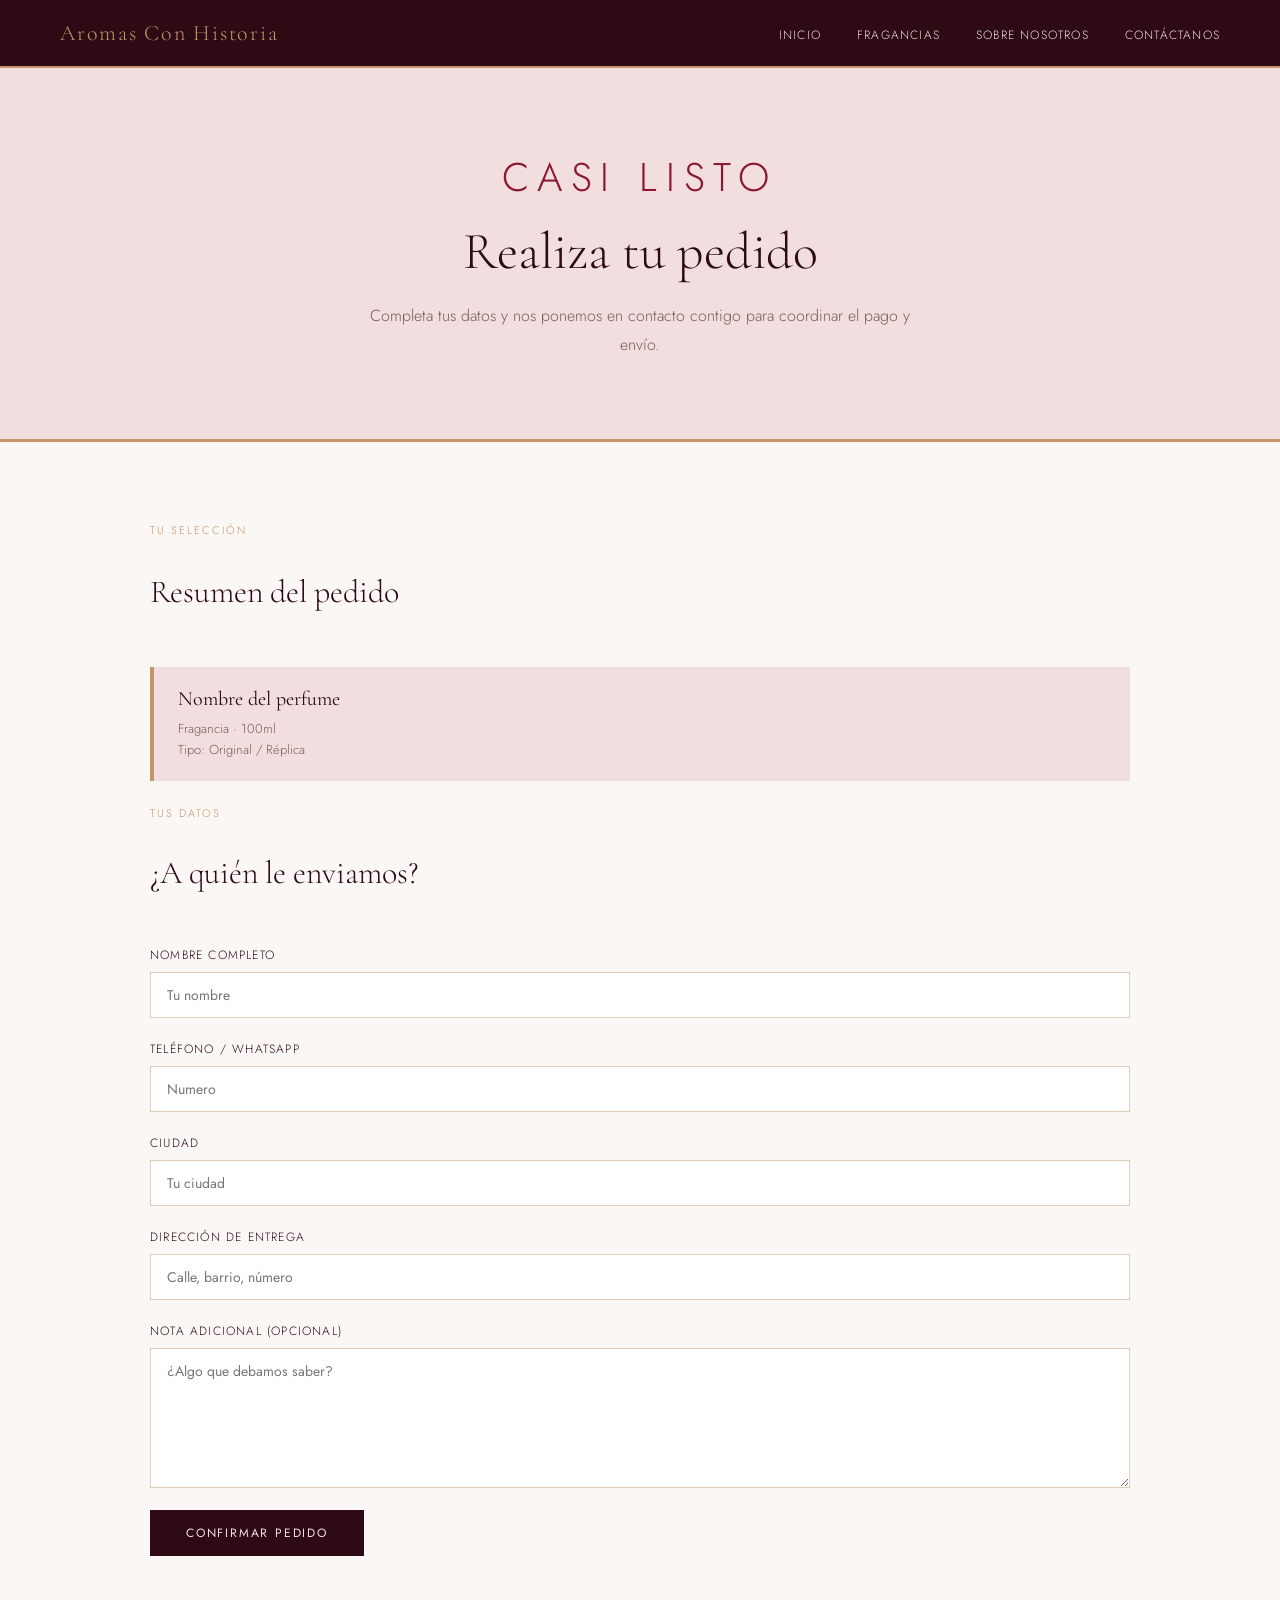
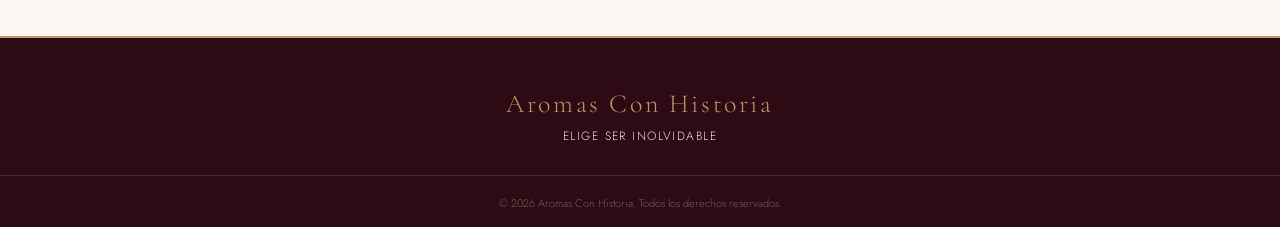
==== compra.html @ dd6909dd "pagina landing subida" ====
<!DOCTYPE html>
<html lang="es">
<head>
    <meta charset="UTF-8">
    <meta name="viewport" content="width=device-width, initial-scale=1.0">
    <title>Realizar Pedido | Aromas Con Historia</title>
    <link rel="shortcut icon" href="Imagenes/logo_icono.svg" type="image/x-icon">
    <link rel="preconnect" href="https://fonts.googleapis.com">
    <link rel="preconnect" href="https://fonts.gstatic.com" crossorigin>
    <link href="https://fonts.googleapis.com/css2?family=Cormorant+Garamond:ital,wght@0,300;0,400;0,600;1,300;1,400&family=Jost:wght@200;300;400&display=swap" rel="stylesheet">
    <link rel="stylesheet" href="CSS/style.css">
</head>
<body>

    <nav>
        <div class="nav_logo">Aromas Con Historia</div>
        <input type="checkbox" id="menu_toggle" class="menu_toggle">
        <label for="menu_toggle" class="hamburguesa"><img src="Imagenes/list.svg" alt="menu"></label>
        <ul class="nav_links">
            <li><a href="index.html">Inicio</a></li>
            <li><a href="index.html#coleccion">Fragancias</a></li>
            <li><a href="nosotros.html">Sobre Nosotros</a></li>
            <li><a href="contactanos.html">Contáctanos</a></li>
        </ul>
    </nav>

    <section class="con_hero">
        <p class="nos_tag">Casi listo</p>
        <h1 class="nos_titulo">Realiza tu pedido</h1>
        <p class="nos_subtitulo">Completa tus datos y nos ponemos en contacto contigo para coordinar el pago y envío.</p>
    </section>

    <section class="compra_contenido">
        <div class="compra_resumen">
            <p class="con_seccion_tag">Tu selección</p>
            <h2 class="con_seccion_titulo">Resumen del pedido</h2>

            <div class="compra_producto">
                <div class="compra_producto_info">
                    <h3 class="compra_producto_nombre">Nombre del perfume</h3>
                    <p class="compra_producto_det">Fragancia · 100ml</p>
                    <p class="compra_producto_det">Tipo: Original / Réplica</p>
                </div>
            </div>

        <div class="compra_form">
            <p class="con_seccion_tag">Tus datos</p>
            <h2 class="con_seccion_titulo">¿A quién le enviamos?</h2>

            <div class="con_campo">
                <label class="con_label">Nombre completo</label>
                <input class="con_input" type="text" placeholder="Tu nombre">
            </div>

            <div class="con_campo">
                <label class="con_label">Teléfono / WhatsApp</label>
                <input class="con_input" type="tel" placeholder="Numero">
            </div>

            <div class="con_campo">
                <label class="con_label">Ciudad</label>
                <input class="con_input" type="text" placeholder="Tu ciudad">
            </div>

            <div class="con_campo">
                <label class="con_label">Dirección de entrega</label>
                <input class="con_input" type="text" placeholder="Calle, barrio, número">
            </div>

            <div class="con_campo">
                <label class="con_label">Nota adicional (opcional)</label>
                <textarea class="con_textarea" placeholder="¿Algo que debamos saber?"></textarea>
            </div>

            <button class="con_enviar">Confirmar pedido</button>
        </div>

    </section>

    <footer class="brand">
        <span class="footer_logo">Aromas Con Historia</span>
        <p>Elige ser inolvidable</p>
    </footer>
    <div class="footer_bottom">
        <span>© 2026 Aromas Con Historia. Todos los derechos reservados.</span>
    </div>

</body>
</html>
---- CSS/style.css ----
/* variables */
:root {
  --fondo: #faf7f4;
  --dorado: #c4956a;
  --texto: #1a0a0a;
  --gris: #7a5a5a;
  --oscuro: #2d0a14;
  --rojo: #8b1a2e;
  --crema: #f2dede;
  --crema-oscura: #e0cdb8;
}

* {
  margin: 0;
  padding: 0;
  box-sizing: border-box;
}

body {
  background-color: var(--fondo);
  color: var(--texto);
  font-family: 'Jost', sans-serif;
  font-size: 16px;
  font-weight: 300;
}

/*Nav */
nav {
  padding: 20px 60px;
  background-color: var(--oscuro);
  display: flex;
  justify-content: space-between;
  align-items: center;
  border-bottom: 2px solid var(--dorado);
  position: sticky;
  top: 0;
  z-index: 100;
}

.nav_logo {
  color: var(--dorado);
  font-family: 'Cormorant Garamond', serif;
  font-size: 22px;
  letter-spacing: 0.08em;
}

.nav_links {
  list-style: none;
  display: flex;
  gap: 36px;
}

.nav_links a {
  color: var(--crema);
  text-decoration: none;
  font-size: 12px;
  letter-spacing: 0.1em;
  text-transform: uppercase;
}

.nav_links a:hover {
  color: var(--dorado);
}

/*Footer */
.brand {
  padding: 50px 60px 30px;
  background-color: var(--oscuro);
  border-top: 2px solid var(--dorado);
  text-align: center;
}

.footer_logo {
  display: block;
  font-family: 'Cormorant Garamond', serif;
  color: var(--dorado);
  font-size: 26px;
  font-weight: 300;
  letter-spacing: 0.1em;
  margin-bottom: 8px;
}

.brand p {
  color: var(--crema);
  font-size: 12px;
  letter-spacing: 0.12em;
  text-transform: uppercase;
}

.footer_bottom {
  padding: 14px 60px;
  background-color: var(--oscuro);
  border-top: 1px solid rgba(196, 149, 106, 0.2);
  text-align: center;
}

.footer_bottom span {
  color: var(--gris);
  font-size: 11px;
}

/*Index.html */
.columnas {
  display: flex;
  background-color: var(--crema);
  border-bottom: 3px solid var(--dorado);
  height: 90vh;
}

.columna_izquierda {
  width: 45%;
  padding: 60px;
  display: flex;
  flex-direction: column;
  justify-content: center;
  gap: 28px;
}

.titulo_columna {
  font-family: 'Cormorant Garamond', serif;
  font-size: 68px;
  font-weight: 300;
  line-height: 1.05;
  color: var(--oscuro);
}

.columna_par {
  color: var(--gris);
  line-height: 1.85;
  max-width: 420px;
  font-size: 15px;
}

.explorar_c a {
  display: inline-block;
  background-color: var(--oscuro);
  color: var(--crema);
  padding: 14px 36px;
  text-decoration: none;
  font-size: 12px;
  letter-spacing: 0.15em;
  text-transform: uppercase;
  border: 2px solid var(--oscuro);
}

.explorar_c a:hover {
  background-color: transparent;
  color: var(--oscuro);
}

.columna_derecha {
  width: 55%;
  overflow: hidden;
  padding: 30px 30px 30px 0;
}

.columna_derecha img {
  width: 100%;
  height: 100%;
  object-fit: cover;
  object-position: center top;
  display: block;
  border-radius: 12px;
  box-shadow: 0 8px 32px rgba(28, 10, 8, 0.2);
}

.frase {
  padding: 90px 60px;
  background-color: var(--rojo);
  background-size: cover;
  background-position: center;
  text-align: center;
  position: relative;
}

.frase::before {
  content: '';
  position: absolute;
  top: 0;
  left: 0;
  right: 0;
  bottom: 0;
  background-color: rgba(45, 10, 20, 0.72);
}

.frase_quote,
.frase_autor {
  position: relative;
  z-index: 1;
}

.frase_quote {
  font-family: 'Cormorant Garamond', serif;
  color: white;
  font-size: 36px;
  font-weight: 300;
  font-style: italic;
  margin-bottom: 20px;
  line-height: 1.5;
  max-width: 700px;
  margin-left: auto;
  margin-right: auto;
}

.frase_autor {
  color: var(--crema);
  font-size: 13px;
  letter-spacing: 0.12em;
  text-transform: uppercase;
}

.coleccion {
  padding: 80px 60px;
  background-color: var(--oscuro);
}

.titulo_coleccion {
  font-family: 'Cormorant Garamond', serif;
  color: var(--dorado);
  font-size: 46px;
  font-weight: 300;
  margin-bottom: 6px;
  padding-bottom: 14px;
  border-bottom: 1px solid var(--dorado);
  text-align: center;
}

.link_coleccion {
  color: var(--crema);
  font-size: 12px;
  display: inline-block;
  margin-bottom: 40px;
  margin-top: 10px;
  letter-spacing: 0.08em;
  text-decoration: none;
  text-transform: uppercase;
}

.link_coleccion:hover {
  color: var(--dorado);
}

.productos_wrapper {
  display: grid;
  grid-template-columns: repeat(3, 1fr);
  gap: 24px;
}

.producto_card {
  background-color: var(--crema);
  border-left: 4px solid var(--dorado);
  display: flex;
  flex-direction: column;
  height: 100%;
}

.producto_img {
  height: 420px;
  overflow: hidden;
}

.producto_img img {
  width: 100%;
  height: 100%;
  object-fit: cover;
}

.producto_nombre {
  font-family: 'Cormorant Garamond', serif;
  color: var(--oscuro);
  font-size: 22px;
  font-weight: 400;
  padding: 18px 18px 6px;
}

.producto_des {
  color: var(--gris);
  font-size: 13px;
  line-height: 1.6;
  padding: 0 18px 14px;
  flex: 1;
}

.producto_add,
a.producto_add {
  display: block;
  width: 100%;
  padding: 12px;
  background-color: black;
  color: var(--crema);
  border: none;
  font-size: 12px;
  letter-spacing: 0.12em;
  text-transform: uppercase;
  cursor: pointer;
  text-align: center;
  text-decoration: none;
  font-family: 'Jost', sans-serif;
}

.producto_add:hover {
  background-color: var(--rojo);
}

/* nosotros.html */
.nos_hero {
  background-color: var(--crema);
  padding: 80px 60px;
  border-bottom: 3px solid var(--dorado);
}

.nos_tag {
  font-size: 40px;
  letter-spacing: 0.22em;
  text-transform: uppercase;
  color: var(--rojo);
  margin-bottom: 16px;
  text-align: center;
}

.nos_titulo {
  font-family: 'Cormorant Garamond', serif;
  font-size: 52px;
  font-weight: 300;
  color: var(--oscuro);
  margin-bottom: 20px;
  line-height: 1.15;
}


.nos_subtitulo {
  color: var(--gris);
  font-size: 16px;
  line-height: 1.8;
  max-width: 560px;
  margin: 0 auto;
}

.nos_historia {
  padding: 70px 60px;
  background-color: var(--fondo);
  max-width: 800px;
  text-align: center;
  margin: 0 auto;
}

.nos_historia_titulo {
  font-family: 'Cormorant Garamond', serif;
  font-size: 36px;
  font-weight: 300;
  color: var(--oscuro);
  margin-bottom: 8px;
}

.nos_historia_par {
  color: var(--gris);
  line-height: 1.85;
  font-size: 15px;
}

.nos_porque {
  background-color: var(--oscuro);
  padding: 70px 60px;
  text-align: center;
}

.nos_tag_oscuro {
  font-size: 11px;
  letter-spacing: 0.22em;
  text-transform: uppercase;
  color: var(--dorado);
  margin-bottom: 14px;
}

.nos_porque_titulo {
  font-family: 'Cormorant Garamond', serif;
  font-size: 36px;
  font-weight: 300;
  color: var(--crema);
  margin-bottom: 48px;
}

.nos_porque_grid {
  display: grid;
  grid-template-columns: repeat(3, 1fr);
  gap: 24px;
}

.nos_porque_card {
  background-color: var(--crema);
  padding: 32px 24px;
  border-left: 4px solid var(--dorado);
  text-align: left;
}

.nos_porque_card_titulo {
  font-family: 'Cormorant Garamond', serif;
  font-size: 20px;
  color: var(--oscuro);
  margin-bottom: 10px;
}

.nos_porque_card_texto {
  color: var(--gris);
  font-size: 14px;
  line-height: 1.7;
}

.nos_cta {
  background-color: var(--crema);
  padding: 80px 60px;
  text-align: center;
  border-top: 3px solid var(--dorado);
}

.nos_cta_titulo {
  font-family: 'Cormorant Garamond', serif;
  font-size: 40px;
  font-weight: 300;
  color: var(--oscuro);
  margin-bottom: 32px;
}

.nos_cta_botones {
  display: flex;
  gap: 16px;
  justify-content: center;
}

.btn_primario {
  display: inline-block;
  background-color: var(--oscuro);
  color: var(--crema);
  padding: 14px 36px;
  text-decoration: none;
  font-size: 12px;
  letter-spacing: 0.12em;
  text-transform: uppercase;
}

.btn_primario:hover {
  background-color: var(--rojo);
}

.btn_secundario {
  display: inline-block;
  background-color: transparent;
  color: var(--oscuro);
  padding: 14px 36px;
  text-decoration: none;
  font-size: 12px;
  letter-spacing: 0.12em;
  text-transform: uppercase;
  border: 2px solid var(--oscuro);
}

.btn_secundario:hover {
  background-color: var(--oscuro);
  color: var(--crema);
}

/* contactanos.html */
.con_hero {
  background-color: var(--crema);
  padding: 80px 60px;
  border-bottom: 3px solid var(--dorado);
  text-align: center;
}

.con_contenido {
  padding: 80px 60px;
  background-color: var(--fondo);
  max-width: 700px;
  margin: 0 auto;
}

.con_seccion_tag {
  font-size: 11px;
  letter-spacing: 0.18em;
  text-transform: uppercase;
  color: var(--dorado);
  margin-bottom: 10px;
}

.con_seccion_titulo {
  font-family: 'Cormorant Garamond', serif;
  font-size: 32px;
  font-weight: 300;
  color: var(--oscuro);
  margin-bottom: 32px;
}

.con_formulario {
  display: flex;
  flex-direction: column;
  gap: 22px;
}

.con_campo {
  display: flex;
  flex-direction: column;
  gap: 8px;
}

.con_label {
  font-size: 12px;
  letter-spacing: 0.1em;
  text-transform: uppercase;
  color: var(--oscuro);
}

.con_input {
  padding: 12px 16px;
  border: 1px solid var(--crema-oscura);
  background-color: white;
  font-size: 14px;
  color: var(--texto);
  font-family: 'Jost', sans-serif;
  outline: none;
}

.con_input:focus {
  border-color: var(--dorado);
}

.con_textarea {
  padding: 12px 16px;
  border: 1px solid var(--crema-oscura);
  background-color: white;
  font-size: 14px;
  color: var(--texto);
  font-family: 'Jost', sans-serif;
  height: 140px;
  resize: vertical;
  outline: none;
}

.con_textarea:focus {
  border-color: var(--dorado);
}

.con_enviar {
  background-color: var(--oscuro);
  color: var(--crema);
  padding: 14px 36px;
  border: none;
  font-size: 12px;
  letter-spacing: 0.15em;
  text-transform: uppercase;
  cursor: pointer;
  font-family: 'Jost', sans-serif;
  align-self: flex-start;
}

.con_enviar:hover {
  background-color: var(--rojo);
}

.con_info {
  padding: 60px;
  background-color: var(--oscuro);
  display: grid;
  grid-template-columns: repeat(2, 1fr);
  gap: 60px;
}

.con_horario,
.con_contacto {
  display: flex;
  flex-direction: column;
  gap: 12px;
}

.con_horario_texto {
  color: rgba(240, 230, 216, 0.7);
  font-size: 15px;
  line-height: 1.8;
}

.con_info .con_seccion_tag {
  color: var(--dorado);
}

.con_info .con_seccion_titulo {
  color: var(--crema);
  margin-bottom: 8px;
}

/*Compra.html*/

.compra_contenido {
  padding: 80px 60px;
  background-color: var(--fondo);
  max-width: 1100px;
  margin: 0 auto;
}

.compra_resumen {
  display: flex;
  flex-direction: column;
  gap: 24px;
}

.compra_producto {
  background-color: var(--crema);
  border-left: 4px solid var(--dorado);
  padding: 20px 24px;
}

.compra_producto_nombre {
  font-family: 'Cormorant Garamond', serif;
  font-size: 20px;
  font-weight: 400;
  color: var(--oscuro);
  margin-bottom: 8px;
}

.compra_producto_det {
  color: var(--gris);
  font-size: 13px;
  line-height: 1.6;
}

.compra_form {
  display: flex;
  flex-direction: column;
  gap: 22px;
}

/*responsive*/

@media (max-width: 768px) {

  nav {
    padding: 16px 20px;
  }

  .nav_links {
    gap: 14px;
  }

  .nav_links a {
    font-size: 10px;
  }

  .columnas {
    flex-direction: column;
    height: auto;
  }

  .columna_izquierda {
    width: 100%;
    padding: 40px 24px;
  }

  .titulo_columna {
    font-size: 42px;
  }

  .columna_derecha {
    width: 100%;
    padding: 0 24px 24px;
    height: 300px;
  }

  .frase {
    padding: 60px 24px;
  }

  .frase_quote {
    font-size: 24px;
  }

  .coleccion {
    padding: 50px 24px;
  }

  .productos_wrapper {
    grid-template-columns: 1fr;
  }

  .nos_hero,
  .con_hero {
    padding: 50px 24px;
  }

  .nos_titulo {
    font-size: 36px;
  }

  .nos_historia {
    padding: 40px 24px;
  }

  .nos_porque {
    padding: 50px 24px;
  }

  .nos_porque_grid {
    grid-template-columns: 1fr;
  }

  .nos_cta {
    padding: 50px 24px;
  }

  .nos_cta_botones {
    flex-direction: column;
    align-items: center;
  }

  .con_contenido {
    padding: 40px 24px;
  }

  .con_info {
    grid-template-columns: 1fr;
    padding: 40px 24px;
    gap: 40px;
  }

  .compra_contenido {
    grid-template-columns: 1fr;
    padding: 40px 24px;
  }

  .compra_resumen,
  .compra_form {
    width: 100%;
  }

  .brand {
    padding: 40px 24px 20px;
  }

  .footer_bottom {
    padding: 14px 24px;
  }
}
.menu_toggle {
  display: none;
}

.hamburguesa {
  display: none;
  cursor: pointer;
}

.hamburguesa img {
  width: 28px;
  height: 28px;
  filter: invert(1);
}

@media (max-width: 768px) {
  .hamburguesa {
    display: block;
  }

  .nav_links {
    display: none;
    flex-direction: column;
    position: absolute;
    top: 62px;
    left: 0;
    width: 100%;
    background-color: var(--oscuro);
    padding: 20px;
    gap: 20px;
    border-top: 1px solid var(--dorado);
  }

  .menu_toggle:checked ~ .nav_links {
    display: flex;
  }
}
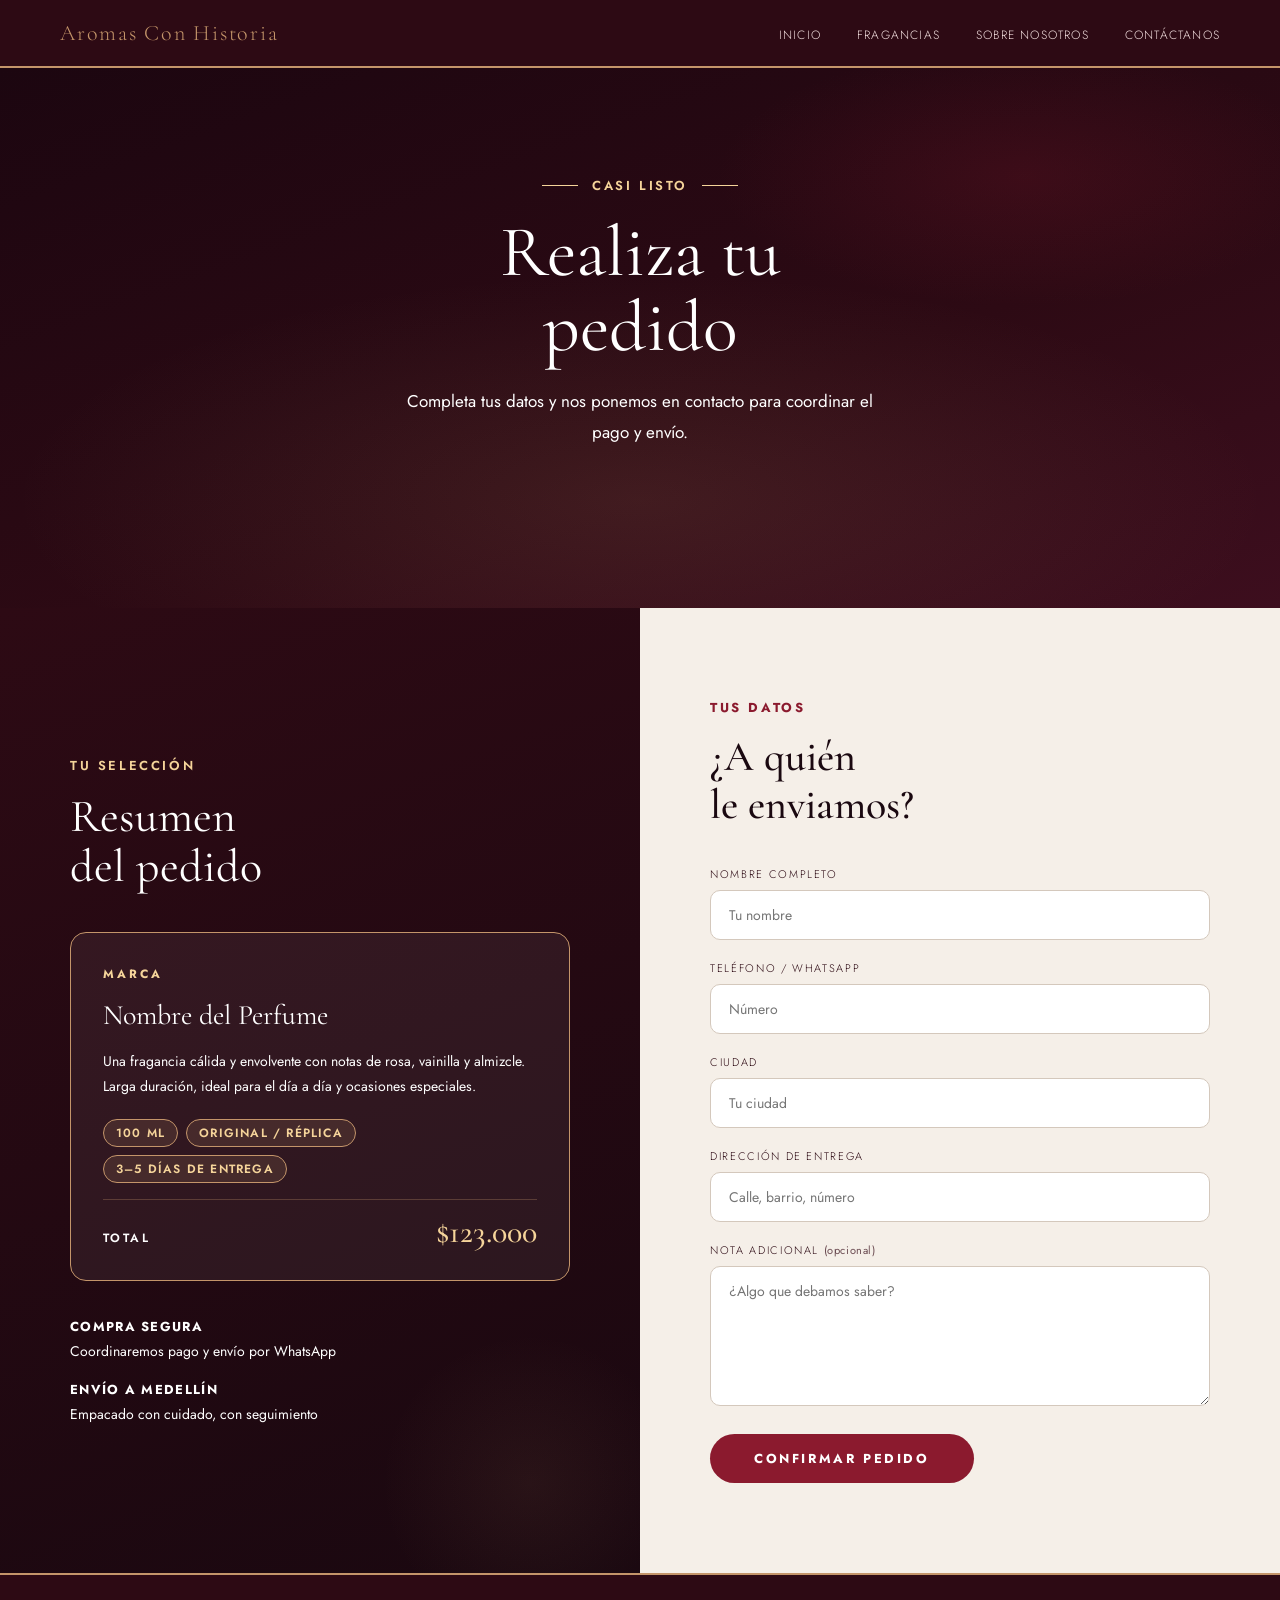
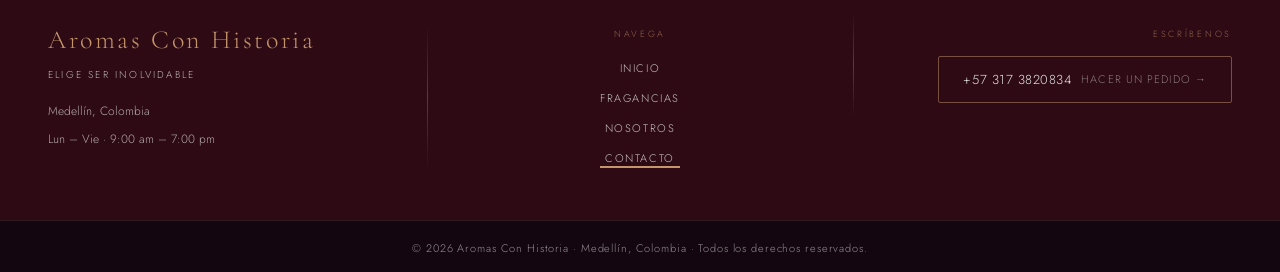
==== commit 781a5134: "se sube la version final del proyecto" ====
--- a/compra.html
+++ b/compra.html
@@ -8,14 +8,17 @@
     <link rel="preconnect" href="https://fonts.googleapis.com">
     <link rel="preconnect" href="https://fonts.gstatic.com" crossorigin>
     <link href="https://fonts.googleapis.com/css2?family=Cormorant+Garamond:ital,wght@0,300;0,400;0,600;1,300;1,400&family=Jost:wght@200;300;400&display=swap" rel="stylesheet">
-    <link rel="stylesheet" href="CSS/style.css">
+    <link rel="stylesheet" href="CSS/global.css">
+    <link rel="stylesheet" href="CSS/compra.css">
 </head>
-<body>
+<body class="compra_body">
 
     <nav>
         <div class="nav_logo">Aromas Con Historia</div>
         <input type="checkbox" id="menu_toggle" class="menu_toggle">
-        <label for="menu_toggle" class="hamburguesa"><img src="Imagenes/list.svg" alt="menu"></label>
+        <label for="menu_toggle" class="hamburguesa">
+            <img src="Imagenes/list.svg" alt="menu">
+        </label>
         <ul class="nav_links">
             <li><a href="index.html">Inicio</a></li>
             <li><a href="index.html#coleccion">Fragancias</a></li>
@@ -24,65 +27,119 @@
         </ul>
     </nav>
 
-    <section class="con_hero">
-        <p class="nos_tag">Casi listo</p>
-        <h1 class="nos_titulo">Realiza tu pedido</h1>
-        <p class="nos_subtitulo">Completa tus datos y nos ponemos en contacto contigo para coordinar el pago y envío.</p>
+    <section class="compra_hero">
+        <div class="compra_hero_contenido">
+            <p class="compra_hero_tag">Casi listo</p>
+            <h1 class="compra_hero_titulo">Realiza tu<br>pedido</h1>
+            <p class="compra_hero_sub">Completa tus datos y nos ponemos en contacto para coordinar el pago y envío.</p>
+        </div>
     </section>
 
     <section class="compra_contenido">
-        <div class="compra_resumen">
-            <p class="con_seccion_tag">Tu selección</p>
-            <h2 class="con_seccion_titulo">Resumen del pedido</h2>
+
+        <div class="compra_lado_oscuro">
+            <p class="compra_lado_tag">Tu selección</p>
+            <h2 class="compra_lado_titulo">Resumen<br>del pedido</h2>
 
             <div class="compra_producto">
-                <div class="compra_producto_info">
-                    <h3 class="compra_producto_nombre">Nombre del perfume</h3>
-                    <p class="compra_producto_det">Fragancia · 100ml</p>
-                    <p class="compra_producto_det">Tipo: Original / Réplica</p>
+                <p class="compra_producto_marca">MARCA</p>
+                <h3 class="compra_producto_nombre">Nombre del Perfume</h3>
+                <p class="compra_producto_descripcion">Una fragancia cálida y envolvente con notas de rosa, vainilla y almizcle. Larga duración, ideal para el día a día y ocasiones especiales.</p>
+                <div class="compra_producto_meta">
+                    <span class="compra_producto_detalle">100 ml</span>
+                    <span class="compra_producto_detalle">Original / Réplica</span>
+                    <span class="compra_producto_detalle">3–5 días de entrega</span>
+                </div>
+                <div class="compra_producto_precio_fila">
+                    <span class="compra_producto_precio_label">Total</span>
+                    <span class="compra_precio">$123.000</span>
                 </div>
             </div>
 
-        <div class="compra_form">
-            <p class="con_seccion_tag">Tus datos</p>
-            <h2 class="con_seccion_titulo">¿A quién le enviamos?</h2>
+            <div class="compra_garantias">
+                <div class="compra_garantia">
+                    <div>
+                        <strong>Compra segura</strong>
+                        <span>Coordinaremos pago y envío por WhatsApp</span>
+                    </div>
+                </div>
+                <div class="compra_garantia">
+                    <div>
+                        <strong>Envío a Medellín</strong>
+                        <span>Empacado con cuidado, con seguimiento</span>
+                    </div>
+                </div>
+            </div>
+        </div>
+
+        <div class="compra_lado_crema">
+            <p class="compra_form_tag">Tus datos</p>
+            <h2 class="compra_form_titulo">¿A quién<br>le enviamos?</h2>
 
             <div class="con_campo">
                 <label class="con_label">Nombre completo</label>
-                <input class="con_input" type="text" placeholder="Tu nombre">
+                <input class="con_input" id="campo_nombre" type="text" placeholder="Tu nombre" required>
+            </div>
+            <div class="con_campo">
+                <label class="con_label">Teléfono / WhatsApp</label>
+                <input class="con_input" id="campo_telefono" type="tel" placeholder="Número" required>
+            </div>
+            <div class="con_campo">
+                <label class="con_label">Ciudad</label>
+                <input class="con_input" id="campo_ciudad" type="text" placeholder="Tu ciudad" required>
+            </div>
+            <div class="con_campo">
+                <label class="con_label">Dirección de entrega</label>
+                <input class="con_input" id="campo_direccion" type="text" placeholder="Calle, barrio, número" required>
+            </div>
+            <div class="con_campo">
+                <label class="con_label">Nota adicional <span class="compra_opcional">(opcional)</span></label>
+                <textarea class="con_textarea" id="campo_nota" placeholder="¿Algo que debamos saber?"></textarea>
             </div>
 
-            <div class="con_campo">
-                <label class="con_label">Teléfono / WhatsApp</label>
-                <input class="con_input" type="tel" placeholder="Numero">
-            </div>
-
-            <div class="con_campo">
-                <label class="con_label">Ciudad</label>
-                <input class="con_input" type="text" placeholder="Tu ciudad">
-            </div>
-
-            <div class="con_campo">
-                <label class="con_label">Dirección de entrega</label>
-                <input class="con_input" type="text" placeholder="Calle, barrio, número">
-            </div>
-
-            <div class="con_campo">
-                <label class="con_label">Nota adicional (opcional)</label>
-                <textarea class="con_textarea" placeholder="¿Algo que debamos saber?"></textarea>
-            </div>
-
-            <button class="con_enviar">Confirmar pedido</button>
+            <button class="con_enviar" id="btn_confirmar" type="button">
+                <a href="Confirmacion.html" class="con_pedido">Confirmar pedido</a>
+            </button>
         </div>
 
     </section>
 
-    <footer class="brand">
-        <span class="footer_logo">Aromas Con Historia</span>
-        <p>Elige ser inolvidable</p>
+                 <footer class="brand">
+        <div class="footer_col footer_col_left">
+            <span class="footer_logo">Aromas Con Historia</span>
+            <p class="footer_eslogan">Elige ser inolvidable</p>
+            <div class="footer_info">
+                <div class="footer_info_item">
+                    <span>Medellín, Colombia</span>
+                </div>
+                <div class="footer_info_item">
+                    <span>Lun – Vie · 9:00 am – 7:00 pm</span>
+                </div>
+            </div>
+        </div>
+        <div class="footer_col footer_col_center">
+            <div class="footer_center_inner">
+                <span class="footer_divider_label">Navega</span>
+                <nav class="footer_links">
+                    <a href="index.html">Inicio</a>
+                    <a href="index.html#coleccion">Fragancias</a>
+                    <a href="nosotros.html">Nosotros</a>
+                    <a href="contactanos.html">Contacto</a>
+                </nav>
+            </div>
+        </div>
+        <div class="footer_col footer_col_right">
+            <div class="footer_contacto">
+                <span class="footer_contacto_label">Escríbenos</span>
+                <div class="footer_whatsapp" target="_blank">
+                    +57 317 3820834
+                <a href="compra.html" class="footer_pedido">Hacer un pedido →</a>
+            </div>
+        </div>
     </footer>
+
     <div class="footer_bottom">
-        <span>© 2026 Aromas Con Historia. Todos los derechos reservados.</span>
+        <span>© 2026 Aromas Con Historia · Medellín, Colombia · Todos los derechos reservados.</span>
     </div>
 
 </body>
--- a/CSS/global.css
+++ b/CSS/global.css
@@ -0,0 +1,455 @@
+/* ============================
+   Variables globales de color
+   ============================ */
+:root {
+  --fondo:        #faf7f4;
+  --dorado:       #c4956a;
+  --texto:        #1a0a0a;
+  --gris:         #7a5a5a;
+  --oscuro:       #2d0a14;
+  --rojo:         #8b1a2e;
+  --crema:        #f2dede;
+  --crema-oscura: #e0cdb8;
+}
+
+/* Reset básico */
+* {
+  margin: 0;
+  padding: 0;
+  box-sizing: border-box;
+}
+
+/* Tipografía y color base del sitio */
+body {
+  background-color: var(--fondo);
+  color: var(--texto);
+  font-family: 'Jost', sans-serif;
+  font-size: 16px;
+  font-weight: 300;
+}
+
+/* ============================
+   Navegación principal
+   Sticky, oscura con borde dorado
+   ============================ */
+nav {
+  padding: 20px 60px;
+  background-color: var(--oscuro);
+  display: flex;
+  justify-content: space-between;
+  align-items: center;
+  border-bottom: 2px solid var(--dorado);
+  position: sticky;
+  top: 0;
+  z-index: 100;
+}
+
+.nav_logo {
+  color: var(--dorado);
+  font-family: 'Cormorant Garamond', serif;
+  font-size: 22px;
+  letter-spacing: 0.08em;
+}
+
+.nav_links {
+  list-style: none;
+  display: flex;
+  gap: 36px;
+}
+
+.nav_links a {
+  color: var(--crema);
+  text-decoration: none;
+  font-size: 12px;
+  letter-spacing: 0.1em;
+  text-transform: uppercase;
+}
+
+.nav_links a:hover {
+  color: var(--dorado);
+}
+
+/* Menú hamburguesa: solo visible en móvil */
+.menu_toggle {
+  display: none;
+}
+
+.hamburguesa {
+  display: none;
+  cursor: pointer;
+}
+
+.hamburguesa img {
+  width: 28px;
+  height: 28px;
+  filter: invert(1);
+}
+
+/* Footer principal — 3 columnas ricas */
+.brand {
+  display: grid;
+  grid-template-columns: 1fr 1fr 1fr;
+  align-items: start;
+  background-color: var(--oscuro);
+  border-top: 2px solid var(--dorado);
+}
+
+.footer_col_left,
+.footer_col_center,
+.footer_col_right {
+  padding: 52px 48px;
+  position: relative;
+}
+
+/* Separador vertical entre columnas */
+.footer_col_center::before,
+.footer_col_right::before {
+  content: '';
+  position: absolute;
+  left: 0;
+  top: 20%;
+  height: 60%;
+  width: 1px;
+  background: linear-gradient(to bottom, transparent, rgba(196,149,106,0.35), transparent);
+}
+
+/* — Columna izquierda — */
+.footer_col_left {
+  display: flex;
+  flex-direction: column;
+  gap: 14px;
+}
+
+.footer_logo {
+  font-family: 'Cormorant Garamond', serif;
+  color: var(--dorado);
+  font-size: 26px;
+  font-weight: 300;
+  letter-spacing: 0.1em;
+  line-height: 1;
+}
+
+.footer_eslogan {
+  color: rgba(255, 255, 255, 0.70);
+  font-size: 10px;
+  letter-spacing: 0.22em;
+  text-transform: uppercase;
+  margin: 0 0 6px 0;
+}
+
+.footer_info {
+  display: flex;
+  flex-direction: column;
+  gap: 10px;
+}
+
+.footer_info_item {
+  display: flex;
+  align-items: center;
+  gap: 9px;
+  color: rgba(255, 255, 255, 0.65);
+  font-size: 12px;
+}
+
+.footer_info_item svg {
+  color: var(--dorado);
+  flex-shrink: 0;
+}
+
+/* — Columna central — */
+.footer_col_center {
+  display: flex;
+  flex-direction: column;
+  align-items: center;
+  gap: 20px;
+}
+
+.footer_center_inner {
+  display: flex;
+  flex-direction: column;
+  align-items: center;
+  gap: 20px;
+}
+
+.footer_divider_label {
+  font-size: 9px;
+  letter-spacing: 0.3em;
+  text-transform: uppercase;
+  color: var(--dorado);
+  opacity: 0.65;
+}
+
+.footer_links {
+  display: flex;
+  flex-direction: column;
+  align-items: center;
+  gap: 14px;
+  list-style: none;
+  padding: 0;
+  margin: 0;
+}
+
+.footer_links a {
+  color: rgba(255, 255, 255, 0.75);
+  text-decoration: none;
+  font-size: 11px;
+  letter-spacing: 0.14em;
+  text-transform: uppercase;
+  transition: color 0.25s ease;
+}
+
+.footer_links a:hover {
+  color: var(--dorado);
+}
+
+/* — Columna derecha — */
+.footer_col_right {
+  display: flex;
+  flex-direction: column;
+  align-items: flex-end;
+}
+
+.footer_contacto {
+  display: flex;
+  flex-direction: column;
+  align-items: flex-end;
+  gap: 16px;
+}
+
+.footer_contacto_label {
+  font-size: 9px;
+  letter-spacing: 0.3em;
+  text-transform: uppercase;
+  color: var(--dorado);
+  opacity: 0.65;
+}
+
+.footer_whatsapp {
+  display: inline-flex;
+  align-items: center;
+  gap: 10px;
+  color: rgba(255, 255, 255, 0.90);
+  text-decoration: none;
+  padding: 13px 24px;
+  border: 1px solid rgba(196, 149, 106, 0.50);
+  border-radius: 2px;
+  font-size: 13px;
+  font-family: 'Jost', sans-serif;
+  font-weight: 300;
+  letter-spacing: 0.04em;
+  transition: color 0.3s ease, border-color 0.3s ease, background-color 0.3s ease;
+}
+
+.footer_whatsapp:hover {
+  color: var(--oscuro);
+  background-color: var(--dorado);
+  border-color: var(--dorado);
+}
+
+.footer_pedido {
+  font-size: 11px;
+  letter-spacing: 0.1em;
+  color: rgba(255, 255, 255, 0.45);
+  text-decoration: none;
+  text-transform: uppercase;
+  transition: color 0.25s ease;
+}
+
+.footer_pedido:hover {
+  color: var(--dorado);
+}
+
+/* Barra inferior de copyright */
+.footer_bottom {
+  padding: 14px 48px;
+  background-color: #130610;
+  border-top: 1px solid rgba(196, 149, 106, 0.15);
+  text-align: center;
+}
+
+.footer_bottom span {
+  color: rgba(255, 255, 255, 0.55);
+  font-size: 11px;
+  letter-spacing: 0.08em;
+}
+
+/* Botones primarios y secundarios */
+.btn_primario,
+.btn_secundario {
+  display: inline-block;
+  padding: 14px 36px;
+  text-decoration: none;
+  font-size: 12px;
+  letter-spacing: 0.12em;
+  text-transform: uppercase;
+  transition: background-color 0.3s ease, color 0.3s ease;
+}
+
+.btn_primario {
+  background-color: var(--oscuro);
+  color: var(--crema);
+}
+
+.btn_primario:hover {
+  background-color: var(--rojo);
+}
+
+.btn_secundario {
+  background-color: transparent;
+  color: var(--oscuro);
+  border: 2px solid var(--oscuro);
+}
+
+.btn_secundario:hover {
+  background-color: var(--oscuro);
+  color: var(--crema);
+}
+
+.con_seccion_tag {
+  font-size: 11px;
+  letter-spacing: 0.25em;
+  text-transform: uppercase;
+  color: var(--dorado);
+  margin-bottom: 12px;
+}
+
+.con_seccion_titulo {
+  font-family: 'Cormorant Garamond', serif;
+  font-size: 36px;
+  font-weight: 300;
+  color: var(--oscuro);
+  margin-bottom: 32px;
+}
+
+.con_campo {
+  display: flex;
+  flex-direction: column;
+  gap: 8px;
+}
+
+.con_label {
+  font-size: 11px;
+  letter-spacing: 0.15em;
+  text-transform: uppercase;
+  color: var(--oscuro);
+}
+
+.con_input,
+.con_textarea {
+  padding: 14px 18px;
+  border: 1px solid #ddd8d2;
+  border-radius: 12px; 
+  background-color: #faf7f4;
+  font-size: 14px;
+  color: var(--texto);
+  font-family: 'Jost', sans-serif;
+  outline: none;
+  transition: border-color 0.3s ease, box-shadow 0.3s ease, background-color 0.3s ease;
+}
+
+.con_input:focus,
+.con_textarea:focus {
+  border-color: var(--dorado);
+  background-color: white;
+  box-shadow: 0 0 0 3px rgba(196, 149, 106, 0.12);
+}
+
+.con_textarea {
+  height: 140px;
+  resize: vertical;
+}
+
+/* Botón de formularios */
+.con_enviar {
+  background-color: var(--oscuro);
+  color: white;
+  padding: 15px 44px;
+  border: none;
+  border-radius: 50px;
+  font-size: 11px;
+  letter-spacing: 0.2em;
+  text-transform: uppercase;
+  cursor: pointer;
+  font-family: 'Jost', sans-serif;
+  align-self: flex-start;
+  transition: background-color 0.35s ease, transform 0.25s ease, box-shadow 0.35s ease;
+}
+
+.con_enviar:hover {
+  background-color: var(--rojo);
+  transform: translateY(-2px);
+  box-shadow: 0 8px 24px rgba(139, 26, 46, 0.28);
+}
+
+/* Animaciones */
+@keyframes fadeIn {
+  from { opacity: 0; }
+  to   { opacity: 1; }
+}
+
+@keyframes slideUp {
+  from { opacity: 0; transform: translateY(70px); }
+  to   { opacity: 1; transform: translateY(0); }
+}
+
+@keyframes slideDown {
+  from { opacity: 0; transform: translateY(-60px); }
+  to   { opacity: 1; transform: translateY(0); }
+}
+
+/* Responsive global: móvil */
+@media (max-width: 768px) {
+  nav {
+    padding: 16px 20px;
+  }
+
+  /* En móvil el menú hamburguesa reemplaza los links */
+  .hamburguesa {
+    display: block;
+  }
+
+  .nav_links {
+    display: none;
+    flex-direction: column;
+    position: absolute;
+    top: 62px;
+    left: 0;
+    width: 100%;
+    background-color: var(--oscuro);
+    padding: 20px;
+    gap: 20px;
+    border-top: 1px solid var(--dorado);
+  }
+
+  .menu_toggle:checked ~ .nav_links {
+    display: flex;
+  }
+
+  .brand {
+    grid-template-columns: 1fr;
+  }
+
+  .footer_col_left,
+  .footer_col_center,
+  .footer_col_right {
+    padding: 36px 24px;
+    border-top: 1px solid rgba(196, 149, 106, 0.12);
+    align-items: center;
+    text-align: center;
+  }
+
+  .footer_col_left { border-top: none; }
+
+  .footer_col_center::before,
+  .footer_col_right::before { display: none; }
+
+  .footer_links { align-items: center; }
+
+  .footer_info { align-items: center; }
+
+  .footer_contacto { align-items: center; }
+
+  .footer_bottom {
+    padding: 14px 24px;
+  }
+}
--- a/CSS/compra.css
+++ b/CSS/compra.css
@@ -0,0 +1,386 @@
+.compra_body {
+  background-color: #1a0810;
+}
+
+/* Hero */
+.compra_hero {
+  position: relative;
+  height: 60vh;
+  min-height: 420px;
+  overflow: hidden;
+  display: flex;
+  align-items: center;
+  justify-content: center;
+  text-align: center;
+  background: linear-gradient(160deg, #1c0610 0%, #2d0a14 60%, #3d0e1e 100%);
+  animation: slideDown 1.1s cubic-bezier(0.22, 1, 0.36, 1) both;
+}
+
+.compra_hero::before {
+  content: '';
+  position: absolute;
+  inset: 0;
+  background:
+    radial-gradient(ellipse 70% 60% at 50% 80%, rgba(196, 149, 106, 0.12) 0%, transparent 70%),
+    radial-gradient(ellipse 40% 40% at 80% 20%, rgba(139, 26, 46, 0.2) 0%, transparent 60%);
+  z-index: 1;
+}
+
+.compra_hero::after {
+  content: '';
+  position: absolute;
+  font-size: 400px;
+  color: #ffffff;
+  opacity: 0.025;
+  bottom: -80px;
+  right: -20px;
+  line-height: 1;
+  z-index: 1;
+  pointer-events: none;
+}
+
+.compra_hero_contenido {
+  position: relative;
+  z-index: 2;
+  padding: 0 80px 60px;
+  animation: slideUp 1.3s cubic-bezier(0.22, 1, 0.36, 1) 0.5s both;
+}
+
+.compra_hero_tag {
+  font-size: 13px !important;
+  letter-spacing: 0.2em;
+  text-transform: uppercase;
+  color: #f5d49a !important;
+  font-weight: 600 !important;
+  margin-bottom: 20px;
+  display: inline-flex;
+  align-items: center;
+  gap: 14px;
+  opacity: 1 !important;
+}
+
+.compra_hero_tag::before,
+.compra_hero_tag::after {
+  content: '';
+  display: inline-block;
+  width: 36px;
+  height: 1px;
+  background-color: #f5d49a;
+}
+
+.compra_hero_titulo {
+  font-family: 'Cormorant Garamond', serif;
+  font-size: 72px;
+  font-weight: 400 !important;
+  color: #ffffff !important;
+  line-height: 1.05;
+  margin-bottom: 20px;
+  opacity: 1 !important;
+}
+
+.compra_hero_sub {
+  color: #ffffff !important;
+  font-size: 17px !important;
+  font-weight: 400 !important;
+  font-style: normal !important;
+  line-height: 1.8;
+  max-width: 480px;
+  margin: 0 auto;
+  opacity: 1 !important;
+}
+
+/* Sección principal: dos columnas */
+.compra_contenido {
+  display: grid;
+  grid-template-columns: 1fr 1fr;
+  min-height: 640px;
+}
+
+/* Columna izquierda oscura */
+.compra_lado_oscuro {
+  background: linear-gradient(160deg, #2d0a14 0%, #1a0810 100%);
+  padding: 90px 70px;
+  display: flex;
+  flex-direction: column;
+  justify-content: center;
+  position: relative;
+  overflow: hidden;
+}
+
+.compra_lado_oscuro::before {
+  content: '';
+  position: absolute;
+  width: 300px;
+  height: 300px;
+  border-radius: 50%;
+  background: radial-gradient(circle, rgba(196, 149, 106, 0.08) 0%, transparent 70%);
+  bottom: -60px;
+  right: -40px;
+  pointer-events: none;
+}
+
+.compra_lado_tag {
+  font-size: 13px !important;
+  letter-spacing: 0.2em;
+  text-transform: uppercase;
+  color: #f5d49a !important;
+  font-weight: 600 !important;
+  margin-bottom: 16px;
+  opacity: 1 !important;
+}
+
+.compra_lado_titulo {
+  font-family: 'Cormorant Garamond', serif;
+  font-size: 46px;
+  font-weight: 400 !important;
+  color: #ffffff !important;
+  line-height: 1.1;
+  margin-bottom: 40px;
+  opacity: 1 !important;
+}
+
+/* Tarjeta del producto */
+.compra_producto {
+  background-color: rgba(255, 255, 255, 0.06);
+  border: 1px solid #c4956a;
+  border-radius: 16px;
+  padding: 32px;
+  display: flex;
+  flex-direction: column;
+  gap: 16px;
+  margin-bottom: 36px;
+  position: relative;
+  z-index: 1;
+}
+
+.compra_producto_marca {
+  font-size: 12px !important;
+  font-weight: 700 !important;
+  letter-spacing: 0.25em;
+  text-transform: uppercase;
+  color: #f5d49a !important;
+  opacity: 1 !important;
+}
+
+.compra_producto_nombre {
+  font-family: 'Cormorant Garamond', serif;
+  font-size: 28px;
+  font-weight: 400 !important;
+  color: #ffffff !important;
+  line-height: 1.2;
+  opacity: 1 !important;
+}
+
+.compra_producto_descripcion {
+  font-size: 14px !important;
+  font-weight: 400 !important;
+  color: #ffffff !important;
+  line-height: 1.8;
+  opacity: 1 !important;
+}
+
+.compra_producto_meta {
+  display: flex;
+  flex-wrap: wrap;
+  gap: 8px;
+  padding-top: 4px;
+}
+
+.compra_producto_detalle {
+  font-size: 12px !important;
+  font-weight: 600 !important;
+  letter-spacing: 0.1em;
+  text-transform: uppercase;
+  color: #f5d49a !important;
+  background-color: rgba(196, 149, 106, 0.15);
+  border: 1px solid #c4956a;
+  border-radius: 99px;
+  padding: 4px 12px;
+  opacity: 1 !important;
+}
+
+.compra_producto_precio_fila {
+  display: flex;
+  justify-content: space-between;
+  align-items: baseline;
+  padding-top: 16px;
+  border-top: 1px solid rgba(196, 149, 106, 0.3);
+}
+
+.compra_producto_precio_label {
+  font-size: 12px !important;
+  font-weight: 600 !important;
+  letter-spacing: 0.2em;
+  text-transform: uppercase;
+  color: #ffffff !important;
+  opacity: 1 !important;
+}
+
+.compra_precio {
+  font-family: 'Cormorant Garamond', serif;
+  font-size: 32px;
+  font-weight: 500 !important;
+  color: #f5d49a !important;
+  line-height: 1;
+  opacity: 1 !important;
+}
+
+/* Garantías */
+.compra_garantias {
+  display: flex;
+  flex-direction: column;
+  gap: 18px;
+  position: relative;
+  z-index: 1;
+}
+
+.compra_garantia {
+  display: flex;
+  align-items: flex-start;
+  gap: 14px;
+}
+
+.compra_garantia_ico {
+  width: 36px;
+  height: 36px;
+  border-radius: 50%;
+  background-color: rgba(196, 149, 106, 0.15);
+  border: 1px solid #c4956a;
+  display: flex;
+  align-items: center;
+  justify-content: center;
+  color: #f5d49a !important;
+  flex-shrink: 0;
+}
+
+.compra_garantia strong {
+  display: block;
+  font-size: 13px !important;
+  font-weight: 700 !important;
+  letter-spacing: 0.1em;
+  text-transform: uppercase;
+  color: #ffffff !important;
+  margin-bottom: 3px;
+  opacity: 1 !important;
+}
+
+.compra_garantia span {
+  font-size: 14px !important;
+  font-weight: 400 !important;
+  color: #ffffff !important;
+  line-height: 1.5;
+  opacity: 1 !important;
+}
+
+/* Columna derecha crema: formulario */
+.compra_lado_crema {
+  background-color: #f5efe8;
+  padding: 90px 70px;
+  display: flex;
+  flex-direction: column;
+  justify-content: center;
+  gap: 0;
+}
+
+.compra_form_tag {
+  font-size: 13px !important;
+  font-weight: 700 !important;
+  letter-spacing: 0.2em;
+  text-transform: uppercase;
+  color: #8b1a2e !important;
+  margin-bottom: 16px;
+  opacity: 1 !important;
+}
+
+.compra_form_titulo {
+  font-family: 'Cormorant Garamond', serif;
+  font-size: 42px;
+  font-weight: 500 !important;
+  color: #1a0810 !important;
+  line-height: 1.15;
+  margin-bottom: 36px;
+  opacity: 1 !important;
+}
+
+.compra_opcional {
+  font-size: 11px !important;
+  color: #6a4a50 !important;
+  font-weight: 400 !important;
+  letter-spacing: 0.05em;
+  text-transform: none;
+  opacity: 1 !important;
+}
+
+.compra_lado_crema .con_campo {
+  margin-bottom: 20px;
+}
+
+.compra_lado_crema .con_input,
+.compra_lado_crema .con_textarea {
+  background-color: white;
+  border: 1.5px solid #d4c8bc;
+  border-radius: 10px;
+}
+
+.compra_lado_crema .con_input:focus,
+.compra_lado_crema .con_textarea:focus {
+  border-color: #8b1a2e;
+  box-shadow: 0 0 0 3px rgba(139, 26, 46, 0.08);
+}
+
+.compra_lado_crema .con_enviar {
+  background-color: #8b1a2e;
+  margin-top: 8px;
+  align-self: flex-start;
+}
+
+.compra_lado_crema .con_enviar:hover {
+  background-color: #6e1424;
+  transform: translateY(-2px);
+  box-shadow: 0 8px 28px rgba(139, 26, 46, 0.35);
+}
+
+.con_pedido {
+  color: #ffffff !important;
+  font-size: 13px !important;
+  font-weight: 700 !important;
+  letter-spacing: 0.2em;
+  text-transform: uppercase;
+  font-family: 'Jost', sans-serif;
+  text-decoration: none;
+}
+
+/* ============================
+   Responsive
+   ============================ */
+@media (max-width: 900px) {
+  .compra_contenido {
+    grid-template-columns: 1fr;
+  }
+
+  .compra_lado_oscuro {
+    padding: 60px 36px 50px;
+  }
+
+  .compra_lado_titulo {
+    font-size: 36px;
+  }
+}
+
+@media (max-width: 768px) {
+  .compra_hero_contenido {
+    padding: 0 28px 50px;
+  }
+
+  .compra_hero_titulo {
+    font-size: 46px;
+  }
+
+  .compra_lado_crema {
+    padding: 60px 28px;
+  }
+
+  .compra_form_titulo {
+    font-size: 32px;
+  }
+}
